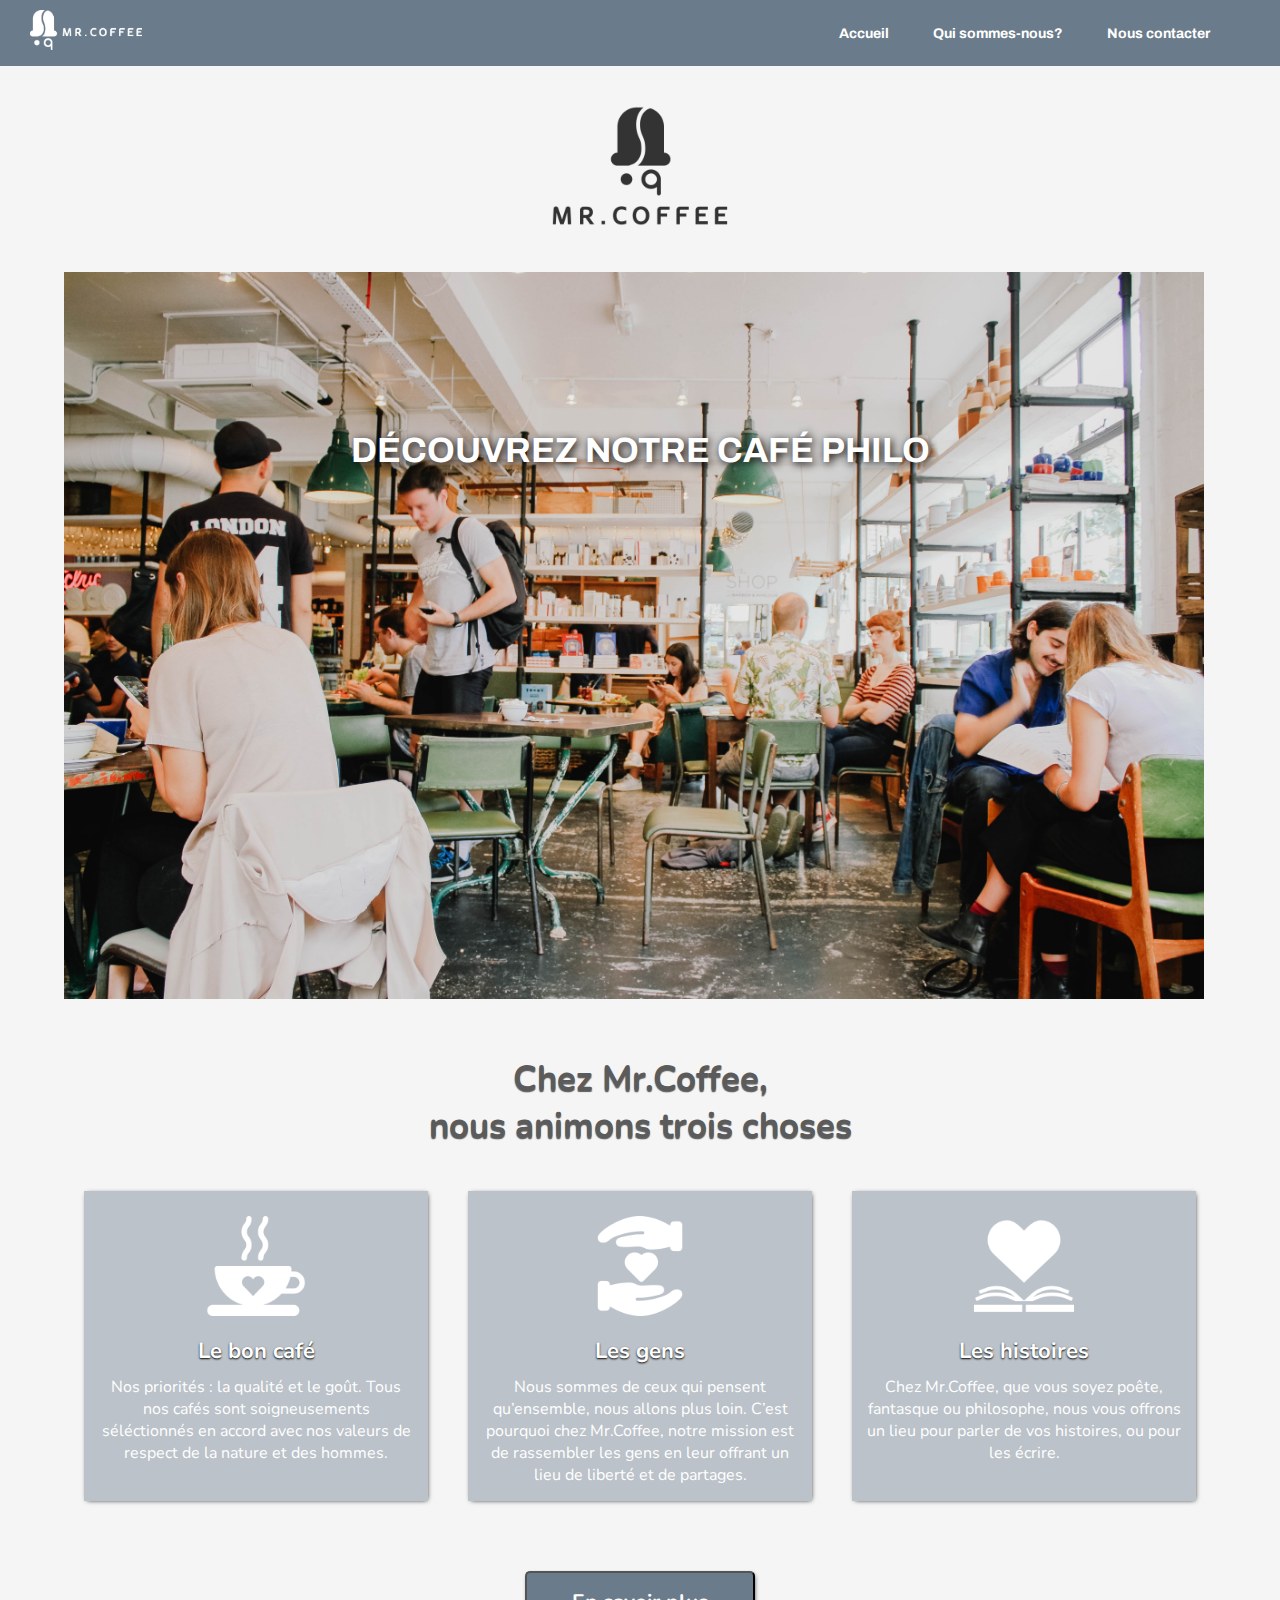
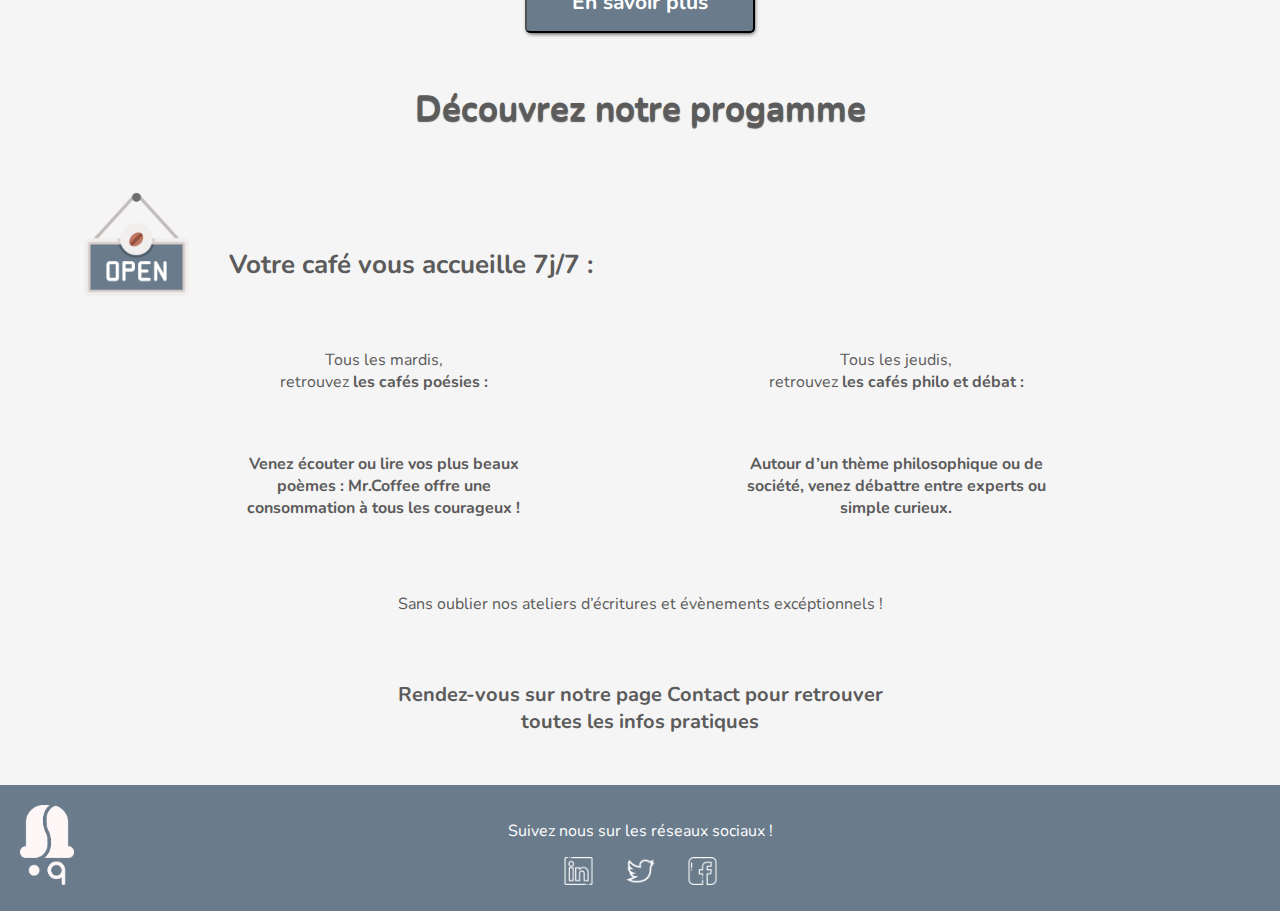
==== index.html @ ccbac5a7 "first commit" ====
<!DOCTYPE html>
<html lang="fr"> 
<head>
    <meta charset="UTF-8">
    <meta http-equiv="X-UA-Compatible" content="IE=edge">
    <meta name="viewport" content="width=device-width, initial-scale=1.0">
    <title>Mr.Coffee - Homepage</title>
    <link rel="stylesheet" href="application.css"> 
    <link rel="preconnect" href="https://fonts.gstatic.com">
    <link href="https://fonts.googleapis.com/css2?family=Archivo:wght@700&display=swap" rel="stylesheet">
    <link href="https://fonts.googleapis.com/css2?family=Nunito:wght@400;700&display=swap" rel="stylesheet">
<!-- <link rel="icon" href="#TODO"> The icon is not in the assets folder. Is need to make one.-->
<!-- #TODO META DESCRIPTIONS -->

</head>
<body>
    <header> 
        <nav class="flex space-between">
            <div>
                <img src=./assets/full_logo_white.png alt="Logo Mr. Coffee">
            </div>
            <div class="navtext">
                <a href="./index.html">Accueil</a>
                <a href="./about.html">Qui sommes-nous?</a>
                <a href="./contact.html">Nous contacter</a>
            </div>

        </nav> 
        
    </header>
    
    <main class="Site-content">
        <section class="intro">
        <img src="./assets/logo_mrcoffee.png" alt="Logo Mr. Coffee">
        </section>
        
        <section>
            <div class="imgtxt">
                <img src="./assets/mr_coffee_salle.jpg" alt="Cafe with customers">
                <h1>Découvrez Notre Café Philo</h1> 
            </div>
        </section>

        <section>
            <div>
                <h2 class="h2text">Chez Mr.Coffee, <br> nous animons trois choses</h2><br>
            </div>
            <div class="cards">
                <div class="flex space-between">
                    <div class="card flex">
                        <img src="./assets/icon_café.png" alt="Mug with coffee">
                        <h3>Le bon café</h3>
                        <p>Nos priorités : la qualité et le goût.
                            Tous nos cafés sont soigneusements
                            séléctionnés en accord avec nos
                            valeurs de respect de la nature et des
                            hommes.</p>
                    </div>
                    <div class="card flex">
                        <img src="./assets/icon_gens.png" alt="Hands taking care of a heart">
                        <h3>Les gens</h3>
                        <p>Nous sommes de ceux qui pensent
                            qu’ensemble, nous allons plus loin.
                            C’est pourquoi chez Mr.Coffee, notre
                            mission est de rassembler les gens en
                            leur offrant un lieu de liberté et de
                            partages.</p>
                    </div>
                    <div class="card flex">
                        <img src="./assets/icon_histoires.png" alt="Hearty book">
                        <h3>Les histoires</h3>
                        <p>Chez Mr.Coffee, que vous soyez
                            poête, fantasque ou philosophe, nous
                            vous offrons un lieu pour parler de
                            vos histoires, ou pour les écrire.</p>
                    </div>
                </div>
            </div>
        </section>
        
        <section>
            <div class="buttonbox">
                <button class="button">En savoir plus</button>
            </div>
            <div>    
                <br><h2 class="h2text">Découvrez notre progamme</h2>
            </div>
        </section>
        
        <section class="nearend">
            <div class="opensign"><img src="./assets/icon_open.png" alt="Open Sign" >  
                <p>Votre café vous accueille 7j/7 :</p>
            </div>
            <br>
            <div>
                <div class="flex space-evenly">
                    <div class="cardsend flex">
                        <p>Tous les mardis,<br>
                            retrouvez <strong>les cafés poésies :</strong></p>
                    </div>
                    <div class="cardsend flex">
                        <p>Tous les jeudis, <br>
                            retrouvez <strong>les cafés philo et débat :</strong></p>
                    </div>
                </div>
                        
                <div class="flex space-evenly">
                    <div class="cardsend flex">
                        <p><strong> Venez écouter ou lire vos plus beaux poèmes : Mr.Coffee offre une consommation à tous les courageux !
                        </strong></p>
                    </div>
                    <div class="cardsend flex">
                        <p><strong> Autour d’un thème philosophique ou de société, venez débattre entre experts ou simple curieux.
                        </strong></p>
                    </div>
                </div> 
            </div>
            <br><br>
            <div>
                <p>Sans oublier nos ateliers d’écritures et évènements excéptionnels !
                </p> <br><br><br>
            </div>
            <div> 
                <h2>Rendez-vous sur notre page Contact pour retrouver<br>
                    toutes les infos pratiques</h2>
            </div>
        </section>

    </main>

    <footer class="flex space-between">
        <div>
            <img src=./assets/logo_blanc.png alt="Mr. Coffee Logo">
        </div>
        
        <div class="footertext">
           <div>
               <p>Suivez nous sur les réseaux sociaux !</p> 
           </div>
           
           <div class="socialicons">
                <img src=./assets/logo_linkedin.png alt="Linkedin logo"> 
                <img src=./assets/logo_twitter.png alt="Twitter logo">
                <img src=./assets/logo_facebook.png alt="Facebook logo">
            </div>
        </div>
    </footer>
</body>
</html>
---- application.css ----
/*GLOBAL PROPRIETIES*/

*, *::after, *::before {
  margin: 0;
  padding: 0;
  box-sizing: border-box;
  font-family: 'Nunito', sans-serif; /*Similar font to Avenir Next.*/
}

.flex {
  display:flex;
}

.flex.space-between {
  justify-content: space-between;
}

.flex.wrap {
  flex-wrap: wrap;
} 

.flex.space-evenly {
  justify-content: space-evenly;
}


/* LAYOUT */

body { 
  background-color:#f5f5f5;
}

main {
  margin:0px 5%;
}    

section {
  margin-bottom: 50px;
}


/* HEADER LAYOUT */

header img {
  height: 40px;
}

/* NAV LAYOUT */

nav {
  background-color: #6a7b8b;
  padding: 10px 30px;
}

nav > div > a {
  margin-right: 40px;
}

nav a {
  text-decoration: none;
  font-family: 'Archivo', sans-serif;
  color: #fff;
  font-weight: 700;
  font-size: 14px;
}

.navtext {
  align-self: center;
}

@media screen and (max-width: 650px) {
  nav.flex {
    flex-direction: column;
  }
  nav a {
    display: block;
    text-align: center;
    padding: 5px;
  }
}
 

/* HOMEPAGE (MAIN) LAYOUT */

section.intro {
  margin: 0 5% 0px;
  text-align:center;
}

.intro img {
  max-width: 90%;
  height:200px;
}

.imgtxt img {
  text-align:center;
  position: relative;
  width: 99%;
}

.imgtxt h1 {
  position: absolute;
  top: 50%;
  left: 50%;
  transform: translate(-50%, -50%);
  text-transform: uppercase;
  text-align:center;
  color: white;
  font-weight: 700;
  font-size: 35px;
  font-family: 'Archivo', sans-serif;
  text-shadow: 2px 2px 8px #000000;
}

@media screen and (max-width: 650px) {
  .imgtxt h1 {
    position: absolute;
    top: 55%;
    font-weight: 700;
    font-size: 30px;
  }
}

.h2text {
  text-align:center;
  font-weight: 700;
  font-size: 35px;
  color:#5c5b5b;
  text-shadow: 0px 2px 1px;
} 

/* CARDS LAYOUT */

.card {
  align-items: center;
  padding: 15px;
  background-color:#bbc2c9;
  text-align:center;
  color: white;
  margin:20px;
  width: 30%;
  flex-direction:column;
  box-shadow: black 1px 1px 5px -2px;
}

.card img {
  width: 100px;
  margin: 10px auto;
}

h3 {
  font-weight: 700;
  font-size: 22px;
  margin:10px;
  text-shadow: 0px 1px 2px black;
}

@media screen and (max-width: 920px) {
  .card {
    width: 90%;
    margin: 15px auto;
  }
  .card:not(:last-child) {
    margin-right: auto;
  }
  .cards > .flex {
    display: block;
  }
}

/* BUTTON LAYOUT */
.buttonbox {
  text-align:center;
} 

.button {
  background-color:#6a7b8b;
  color: white;
  font-weight: 700;
  font-size: 21px;
  text-align:center;
  border-radius: 5px; /*make it egdes curved */
  padding: 15px;
  margin-bottom: 30px;
  width: 230px;
  box-shadow: 1px 2px 5px -2px black;
}

/* END PART LAYOUT */
.nearend p {
  text-align:center;
  color:#5c5b5b
}

.opensign img{
  height: 105px;
}

.opensign {
  display: flex;
  font-size: 26px;
  font-weight: 700;
  color:#5C5B5B;
  align-items: center;
  padding-left: 20px;
  padding-top: 10px;
}

.opensign p {
  align-items: center;
  text-align:left;
  margin-top: 40px;
  margin-left: 40px;
}

.cardsend {
  align-items: center;
  padding: 10px;
  
  text-align:center;
  margin:20px;
  width: 30%;
  flex-direction:column;
}

h2 {
  text-align:center;
  font-weight: 700;
  color:#5c5b5b;
  font-size: 20px; 
} 

/* FOOTER LAYOUT */

footer {
  background-color: #6a7b8b;
  padding: 20px 20px 20px 20px;
  color: white;
  position: relative;
}

footer img {
  height: 80px;
}

.socialicons img {
  height: 28px;
  margin:15px;
}

.footertext {
  position: absolute;
  top: 50%;
  left: 50%;
  transform: translate(-50%, -50%);
  text-align:center;
  align-self: center;
  padding-top: 30px;
}



/* CONTACT PAGE */

.container-contact {

}

#contact-header {
  text-align:center;
  font-weight: 700;
  color:#5b5b5a;
  font-size: 25px; 
}
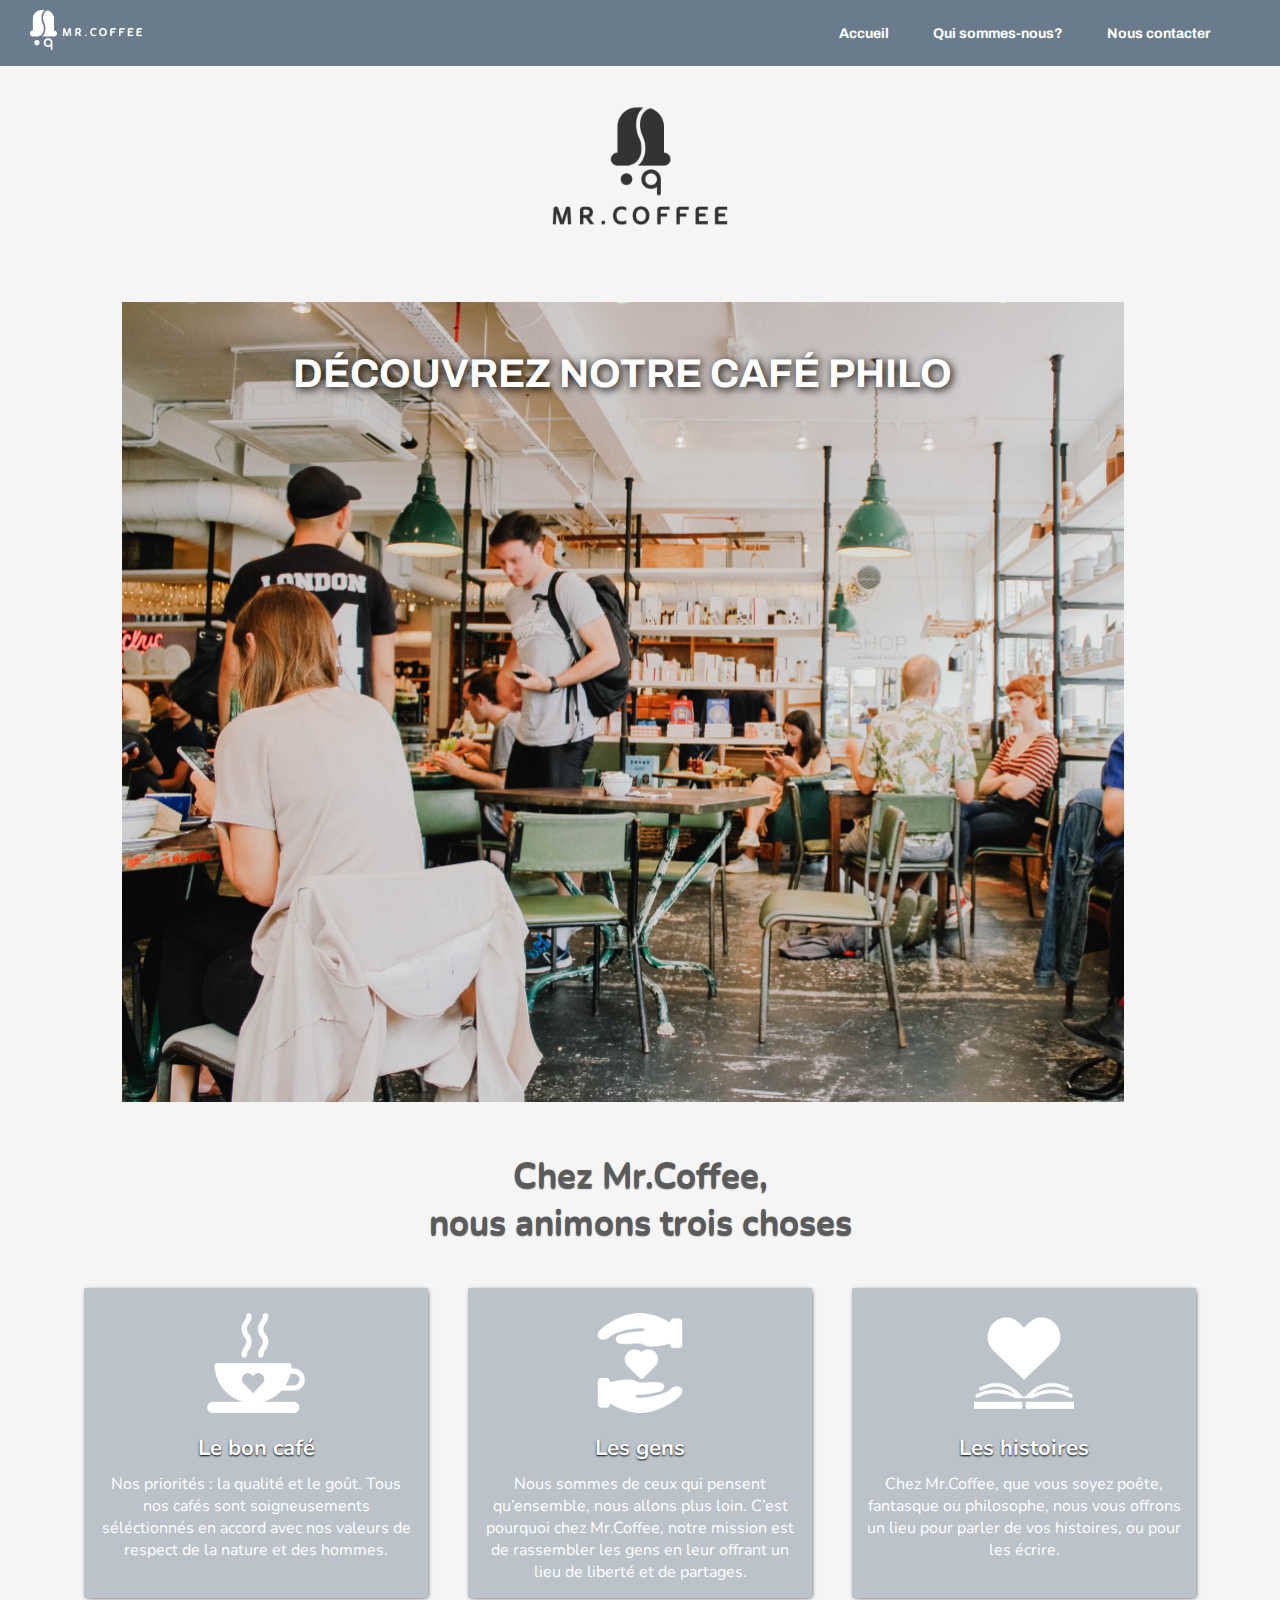
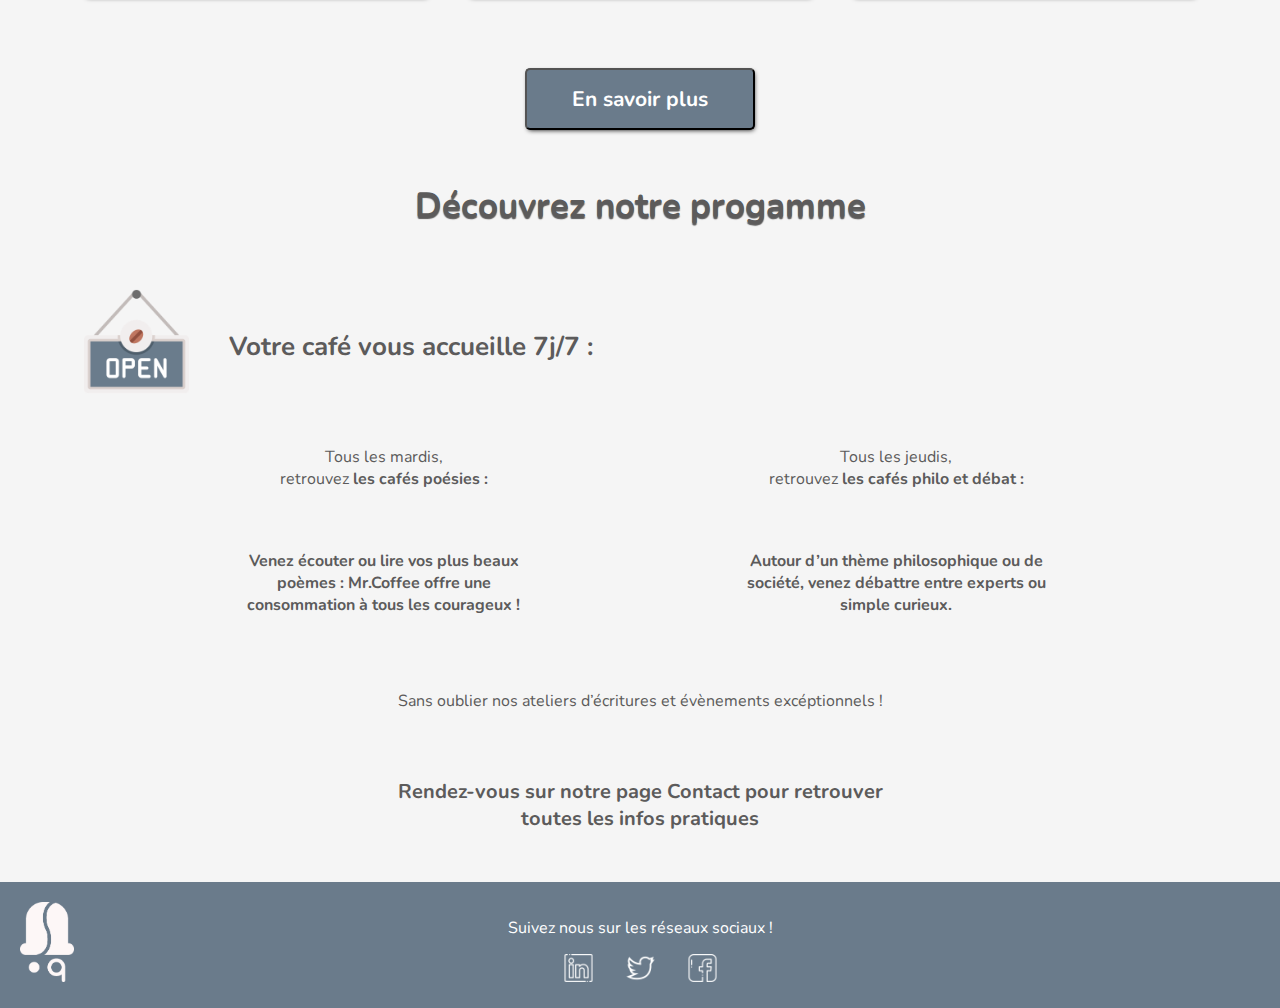
==== commit f7bcdb73: "Version 1.0 for the Project1" ====
--- a/index.html
+++ b/index.html
@@ -4,13 +4,15 @@
     <meta charset="UTF-8">
     <meta http-equiv="X-UA-Compatible" content="IE=edge">
     <meta name="viewport" content="width=device-width, initial-scale=1.0">
-    <title>Mr.Coffee - Homepage</title>
+    <title>Mr.Coffee - Accueil</title>
     <link rel="stylesheet" href="application.css"> 
     <link rel="preconnect" href="https://fonts.gstatic.com">
     <link href="https://fonts.googleapis.com/css2?family=Archivo:wght@700&display=swap" rel="stylesheet">
     <link href="https://fonts.googleapis.com/css2?family=Nunito:wght@400;700&display=swap" rel="stylesheet">
 <!-- <link rel="icon" href="#TODO"> The icon is not in the assets folder. Is need to make one.-->
-<!-- #TODO META DESCRIPTIONS -->
+    <meta name="description" content="Mr. Coffee, un super café à Paris!"/>
+    <meta name="author" content="Mr. Coffee"/>
+    <meta name="keywords" content="Mr. Coffee, Coffee, Coffee shop, cafe, place Jules Guesde, Paris" /> 
 
 </head>
 <body>
@@ -24,19 +26,16 @@
                 <a href="./about.html">Qui sommes-nous?</a>
                 <a href="./contact.html">Nous contacter</a>
             </div>
-
         </nav> 
-        
     </header>
     
     <main class="Site-content">
-        <section class="intro">
+        <section class="main-logo">
         <img src="./assets/logo_mrcoffee.png" alt="Logo Mr. Coffee">
         </section>
         
         <section>
-            <div class="imgtxt">
-                <img src="./assets/mr_coffee_salle.jpg" alt="Cafe with customers">
+            <div id="imgtxt">
                 <h1>Découvrez Notre Café Philo</h1> 
             </div>
         </section>
@@ -94,22 +93,22 @@
             <br>
             <div>
                 <div class="flex space-evenly">
-                    <div class="cardsend flex">
+                    <div class="cards-end flex">
                         <p>Tous les mardis,<br>
                             retrouvez <strong>les cafés poésies :</strong></p>
                     </div>
-                    <div class="cardsend flex">
+                    <div class="cards-end flex">
                         <p>Tous les jeudis, <br>
                             retrouvez <strong>les cafés philo et débat :</strong></p>
                     </div>
                 </div>
                         
                 <div class="flex space-evenly">
-                    <div class="cardsend flex">
+                    <div class="cards-end flex">
                         <p><strong> Venez écouter ou lire vos plus beaux poèmes : Mr.Coffee offre une consommation à tous les courageux !
                         </strong></p>
                     </div>
-                    <div class="cardsend flex">
+                    <div class="cards-end flex">
                         <p><strong> Autour d’un thème philosophique ou de société, venez débattre entre experts ou simple curieux.
                         </strong></p>
                     </div>
@@ -134,15 +133,10 @@
         </div>
         
         <div class="footertext">
-           <div>
-               <p>Suivez nous sur les réseaux sociaux !</p> 
-           </div>
-           
-           <div class="socialicons">
-                <img src=./assets/logo_linkedin.png alt="Linkedin logo"> 
-                <img src=./assets/logo_twitter.png alt="Twitter logo">
-                <img src=./assets/logo_facebook.png alt="Facebook logo">
-            </div>
+            <p>Suivez nous sur les réseaux sociaux !</p> 
+            <a href="//www.linkedin.com"><img src=./assets/logo_linkedin.png alt="Linkedin logo"></a> 
+            <a href="//www.twitter.com"><img src=./assets/logo_twitter.png alt="Twitter logo"></a>
+            <a href="//www.facebook.com"><img src=./assets/logo_facebook.png alt="Facebook logo"></a>
         </div>
     </footer>
 </body>
--- a/application.css
+++ b/application.css
@@ -23,6 +23,14 @@
   justify-content: space-evenly;
 }
 
+.reverse {
+  flex-direction: row-reverse;
+}
+
+a:hover { /* Any <a> tag will have the text with shadow when mouve hover */
+  text-shadow: 2px 2px 8px #000000;
+}
+
 
 /* LAYOUT */
 
@@ -82,15 +90,49 @@
 
 /* HOMEPAGE (MAIN) LAYOUT */
 
-section.intro {
+section.main-logo {
   margin: 0 5% 0px;
   text-align:center;
 }
 
-.intro img {
+.main-logo img {
   max-width: 90%;
   height:200px;
 }
+
+/* NEW WAY TO GET IMAGE WITH TEXT INSIDE: */
+#imgtxt {
+  color: white;
+  background-image: url("./assets/mr_coffee_salle.jpg");
+  background-repeat: no-repeat;
+  background-size: cover;
+  margin-left: 5%;
+  margin-right: 5%;
+  width: 87%;
+  height: 800px;
+  text-align:center;
+  text-transform: uppercase;
+  text-shadow: 2px 2px 8px #000000;
+}
+
+#imgtxt h1 {
+  color: white;
+  padding: 5%;
+  font-size: 40px;
+  margin-top: 3%;
+  font-family: 'Archivo', sans-serif;
+}
+
+@media screen and (max-width: 750px) {
+  #imgtxt h1 {
+    font-size: 20pt;
+  }
+  #imgtxt {
+    height: 400px;
+  }
+}
+
+/* OLD WAY TO GET THE IMAGE WITH TEXT. IT WORKED BETTER IN HIGH RES BUT TEXT GET OUT OF THE IMAGE IN SOME MOBILES.
 
 .imgtxt img {
   text-align:center;
@@ -121,6 +163,18 @@
   }
 }
 
+@media screen and (max-width: 400px) {
+  .imgtxt h1 {
+    position: absolute;
+    top: 70%;
+    font-weight: 700;
+    font-size: 20px;
+  }
+}
+
+*/
+
+
 .h2text {
   text-align:center;
   font-weight: 700;
@@ -155,14 +209,12 @@
   text-shadow: 0px 1px 2px black;
 }
 
-@media screen and (max-width: 920px) {
+@media screen and (max-width: 750px) {
   .card {
     width: 90%;
     margin: 15px auto;
   }
-  .card:not(:last-child) {
-    margin-right: auto;
-  }
+  
   .cards > .flex {
     display: block;
   }
@@ -178,7 +230,6 @@
   color: white;
   font-weight: 700;
   font-size: 21px;
-  text-align:center;
   border-radius: 5px; /*make it egdes curved */
   padding: 15px;
   margin-bottom: 30px;
@@ -186,7 +237,7 @@
   box-shadow: 1px 2px 5px -2px black;
 }
 
-/* END PART LAYOUT */
+/* FINAL PART HOME LAYOUT */
 .nearend p {
   text-align:center;
   color:#5c5b5b
@@ -201,23 +252,18 @@
   font-size: 26px;
   font-weight: 700;
   color:#5C5B5B;
-  align-items: center;
   padding-left: 20px;
   padding-top: 10px;
 }
 
 .opensign p {
-  align-items: center;
   text-align:left;
   margin-top: 40px;
   margin-left: 40px;
 }
 
-.cardsend {
-  align-items: center;
+.cards-end {
   padding: 10px;
-  
-  text-align:center;
   margin:20px;
   width: 30%;
   flex-direction:column;
@@ -243,7 +289,7 @@
   height: 80px;
 }
 
-.socialicons img {
+.footertext img {
   height: 28px;
   margin:15px;
 }
@@ -258,17 +304,73 @@
   padding-top: 30px;
 }
 
-
+@media screen and (max-width: 500px) {
+ 
+  footer div img { 
+    padding-top: 5px;
+    margin: 0px;
+  }
+  
+  .footertext img {
+    height: 28px;
+    margin:10px;
+  }
+}
 
 /* CONTACT PAGE */
-
-.container-contact {
-
-}
 
 #contact-header {
   text-align:center;
   font-weight: 700;
   color:#5b5b5a;
   font-size: 25px; 
+}
+
+#contact-adr {
+  padding-left: 20%;
+  padding-right: 20%;
+  margin-top: 40px;
+}
+
+#google-map {
+  max-width: 100%;
+  margin-top: 7%;
+  margin-bottom: 7%;
+  padding: 10px 0px;
+  display: block;
+  margin-left: auto;
+  margin-right: auto;  
+}
+
+
+/* ABOUT PAGE */
+
+.about-h2 {
+  text-align: unset; /* Takes off the h2 align */
+  font-size: 28px;
+  max-width: 390px;
+  margin-bottom: 30px;
+}
+
+.about-ntext {
+  max-width: 456px;
+  font-size: 17px;
+  margin: 20px 0px; 
+}
+
+.about-1st-img {
+  max-height: 510px;
+  max-width: 340px;
+  width: 40%;
+  margin-left: 20px;
+  margin-bottom: 50px;
+  object-fit: fill;
+}
+
+.about-2nd-img {
+  max-height: 510px;
+  max-width: 340px;width: 40%;
+  margin-right: 20px;
+  margin-bottom: 50px;
+  object-fit: fill;
 }